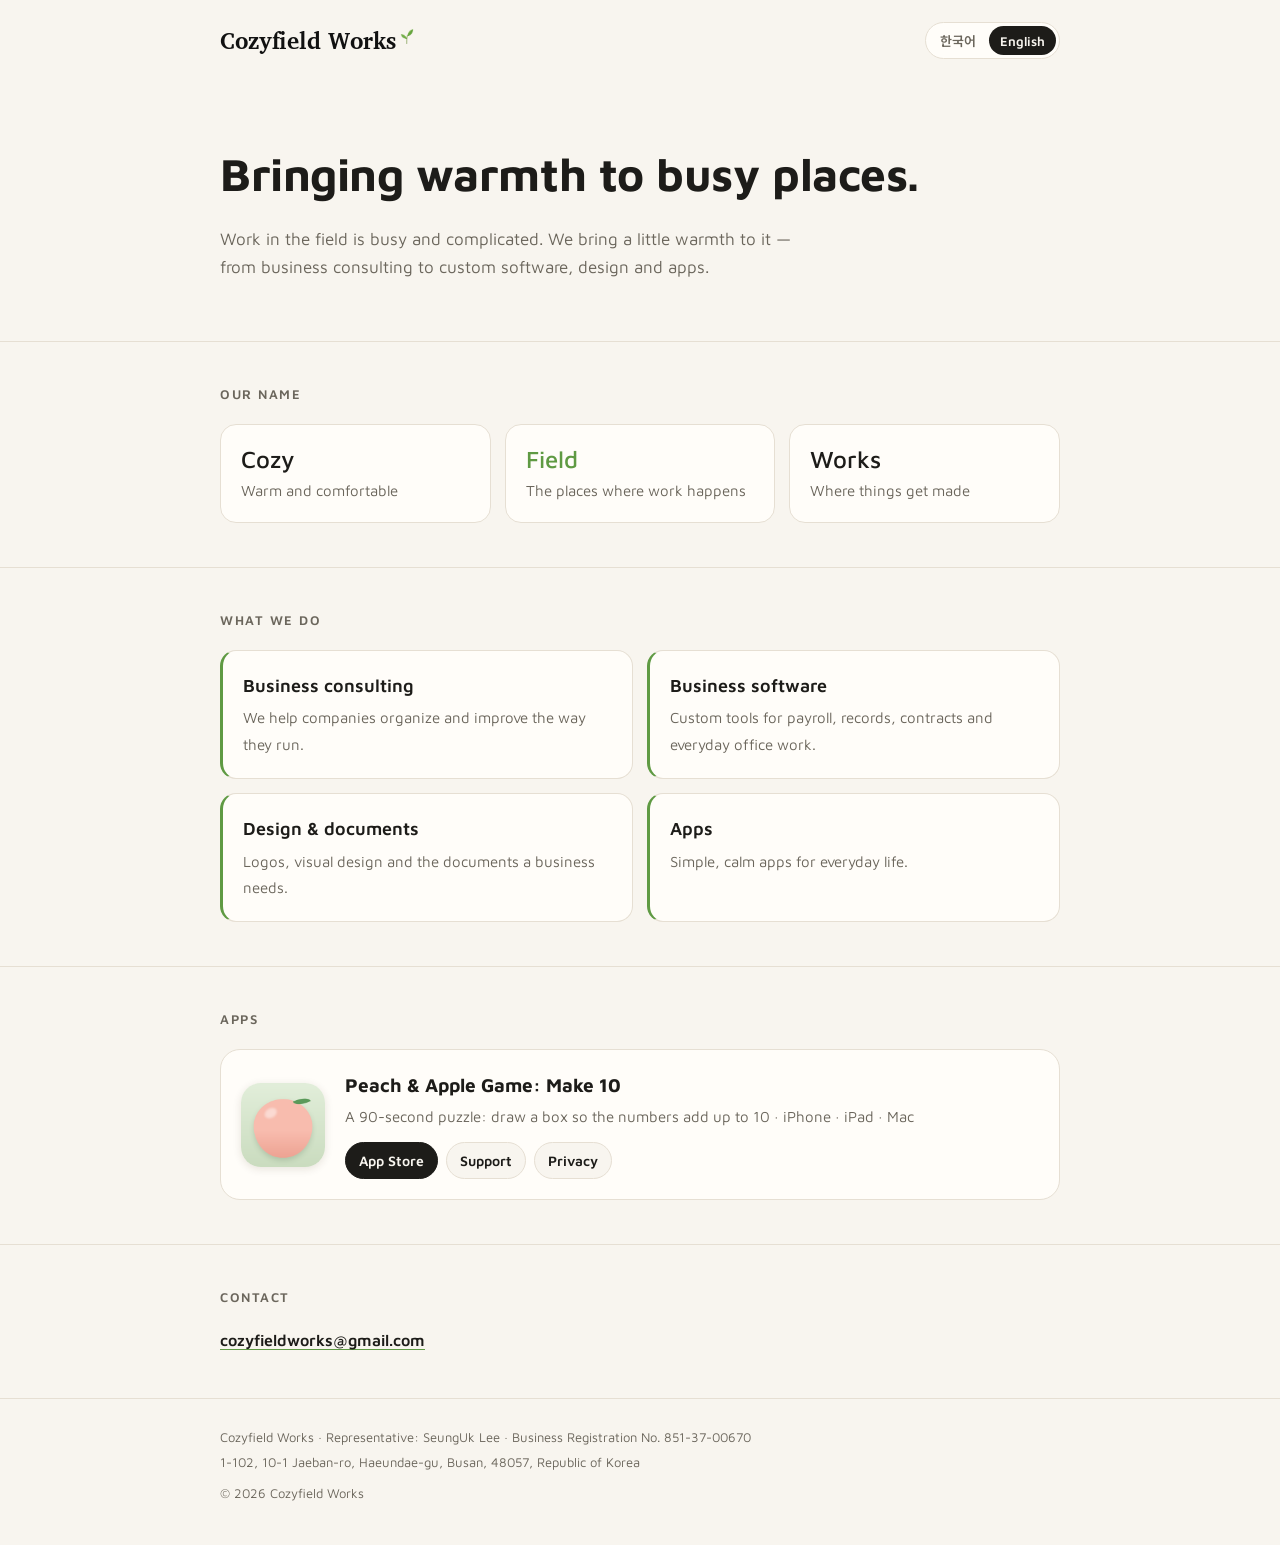
==== index.html @ aa2dde40 "회사 사이트 첫 공개 (구글 플레이 조직 계정 웹사이트 인증용) Co-Authored-By: Claude Opus 5.5 <noreply@anthropic.com>" ====
<!doctype html>
<html lang="ko">
<head>
<meta charset="utf-8">
<meta name="viewport" content="width=device-width, initial-scale=1, viewport-fit=cover">
<title>Cozyfield Works</title>
<meta name="description" content="Cozyfield Works(코지필드 웍스) — 바쁜 현장에 따뜻함을 더하는 회사. 경영 컨설팅, 업무 프로그램 제작, 디자인·문서, 앱.">
<link rel="icon" href="favicon.png">
<link rel="preconnect" href="https://fonts.googleapis.com">
<link rel="stylesheet" href="https://fonts.googleapis.com/css2?family=Maven+Pro:wght@400;500;600;700&family=Noto+Sans+KR:wght@400;500;700&family=Charis+SIL:wght@700&display=swap">
<style>
:root {
  --bg: #f8f5ef; --card: #fffdf9; --ink: #1d1c19; --muted: #6b665c; --line: #e6dfd3;
  --leaf: #5f9a43; --leaf-soft: #e9f0e1;
  --body: "Maven Pro", "Noto Sans KR", "Apple SD Gothic Neo", "Segoe UI", sans-serif; /* 영어 = Loop와 같은 Maven Pro, 한글 = Noto Sans KR */
  --logo: "Iowan Old Style", "Charis SIL", Georgia, serif; /* 로고 원본 글꼴(맥·아이폰), 다른 기기는 가장 비슷한 Charis SIL */
}
* { box-sizing: border-box; }
html, body { margin: 0; background: var(--bg); color: var(--ink); }
body { font-family: var(--body); line-height: 1.65; -webkit-font-smoothing: antialiased; word-break: keep-all; overflow-wrap: anywhere; }
.wrap { max-width: 880px; margin: 0 auto; padding-inline: max(20px, env(safe-area-inset-left, 0px)) max(20px, env(safe-area-inset-right, 0px)); }
header .wrap { display: flex; align-items: center; justify-content: space-between; gap: 16px; padding-block: 22px; }
.logo { display: flex; align-items: center; gap: 4px; font: 700 23px/1 var(--logo); color: #111; text-decoration: none; letter-spacing: -.005em; white-space: nowrap; }
.logo img { height: 27px; width: auto; display: block; margin-top: -6px; }
.lang { display: flex; gap: 2px; border: 1px solid var(--line); border-radius: 999px; padding: 3px; background: var(--card); }
.lang button { border: 0; background: none; font: 600 13px var(--body); color: var(--muted); padding: 5px 11px; border-radius: 999px; cursor: pointer; }
.lang button[aria-pressed="true"] { background: var(--ink); color: var(--bg); }

.hero { padding-block: 64px 60px; }
.hero h1 { font-weight: 700; font-size: clamp(30px, 6vw, 46px); line-height: 1.3; letter-spacing: -.01em; margin: 0; text-wrap: balance; }
.hero p { font-size: 17px; color: var(--muted); max-width: 34em; margin: 20px 0 0; }

section { padding-block: 44px; border-top: 1px solid var(--line); }
h2 { font: 600 13px var(--body); letter-spacing: .12em; text-transform: uppercase; color: var(--muted); margin: 0 0 22px; }

.words { display: grid; grid-template-columns: repeat(3, minmax(0, 1fr)); gap: 14px; }
.word { background: var(--card); border: 1px solid var(--line); border-radius: 16px; padding: 20px 20px 18px; }
.word b { display: block; font: 500 24px var(--body); margin-bottom: 4px; }
.word span { font-size: 15px; color: var(--muted); }
.word:nth-child(2) b { color: var(--leaf); }
.works { display: grid; grid-template-columns: repeat(2, minmax(0, 1fr)); gap: 14px; }
.work { background: var(--card); border: 1px solid var(--line); border-radius: 16px; padding: 20px; border-left: 3px solid var(--leaf); }
.work b { display: block; font-size: 18px; font-weight: 600; margin-bottom: 4px; }
.work span { font-size: 15px; color: var(--muted); }

.app { display: flex; gap: 20px; align-items: center; background: var(--card); border: 1px solid var(--line); border-radius: 20px; padding: 20px; }
.app img { width: 84px; height: 84px; border-radius: 20px; flex: none; box-shadow: 0 2px 8px rgba(60,40,20,.12); }
.app .t { min-width: 0; flex: 1; }
.app h3 { margin: 0; font-size: 19px; }
.app p { margin: 4px 0 12px; font-size: 15px; color: var(--muted); }
.links { display: flex; flex-wrap: wrap; gap: 8px; }
.links a { font-size: 14px; font-weight: 600; text-decoration: none; color: var(--ink); border: 1px solid var(--line); border-radius: 999px; padding: 6px 13px; background: var(--bg); }
.links a.main { background: var(--ink); color: var(--bg); border-color: var(--ink); }

.contact { font-size: 16px; }
.contact a { color: var(--ink); font-weight: 600; text-decoration-color: var(--leaf); text-underline-offset: 3px; }
footer { border-top: 1px solid var(--line); padding-block: 28px 40px; font-size: 13px; color: var(--muted); }
.biz p { margin: 0 0 4px; } .biz p:last-child { margin: 10px 0 0; }

@media (max-width: 620px) {
  .hero { padding-block: 48px 44px; }
  .words, .works { grid-template-columns: 1fr; }
  .app { align-items: flex-start; }
  .app img { width: 64px; height: 64px; border-radius: 15px; }
  .logo { font-size: 20px; } .logo img { height: 23px; }
}
</style>
</head>
<body>
<header><div class="wrap">
  <a class="logo" href="./">Cozyfield Works<img src="sprout.png" alt=""></a>
  <div class="lang" role="group" aria-label="Language">
    <button type="button" data-l="ko" aria-pressed="true">한국어</button>
    <button type="button" data-l="en" aria-pressed="false">English</button>
  </div>
</div></header>

<main>
  <div class="hero wrap">
    <h1 data-ko="바쁜 현장에 따뜻함을 더하는 회사" data-en="Bringing warmth to busy places.">바쁜 현장에 따뜻함을 더하는 회사</h1>
    <p data-ko="현장의 일은 복잡하고 바쁘지만, 그 속에서도 따뜻하게 만들어 나갑니다. 경영 컨설팅부터 업무 프로그램, 디자인, 앱까지 함께합니다." data-en="Work in the field is busy and complicated. We bring a little warmth to it — from business consulting to custom software, design and apps.">현장의 일은 복잡하고 바쁘지만, 그 속에서도 따뜻하게 만들어 나갑니다. 경영 컨설팅부터 업무 프로그램, 디자인, 앱까지 함께합니다.</p>
  </div>

  <section><div class="wrap">
    <h2 data-ko="이름의 뜻" data-en="Our name">이름의 뜻</h2>
    <div class="words">
      <div class="word"><b>Cozy</b><span data-ko="아늑하고 편안한" data-en="Warm and comfortable">아늑하고 편안한</span></div>
      <div class="word"><b>Field</b><span data-ko="일이 벌어지는 현장" data-en="The places where work happens">일이 벌어지는 현장</span></div>
      <div class="word"><b>Works</b><span data-ko="만들어 나가는 곳" data-en="Where things get made">만들어 나가는 곳</span></div>
    </div>
  </div></section>

  <section><div class="wrap">
    <h2 data-ko="하는 일" data-en="What we do">하는 일</h2>
    <div class="works">
      <div class="work"><b data-ko="경영 컨설팅" data-en="Business consulting">경영 컨설팅</b><span data-ko="회사의 운영과 관리 방식을 함께 정리하고 개선합니다." data-en="We help companies organize and improve the way they run.">회사의 운영과 관리 방식을 함께 정리하고 개선합니다.</span></div>
      <div class="work"><b data-ko="업무 프로그램 제작" data-en="Business software">업무 프로그램 제작</b><span data-ko="급여, 관리 대장, 계약처럼 회사 일에 꼭 맞춘 프로그램을 만듭니다." data-en="Custom tools for payroll, records, contracts and everyday office work.">급여, 관리 대장, 계약처럼 회사 일에 꼭 맞춘 프로그램을 만듭니다.</span></div>
      <div class="work"><b data-ko="디자인·문서" data-en="Design &amp; documents">디자인·문서</b><span data-ko="로고와 시각 디자인, 회사에 필요한 서류와 문서를 만듭니다." data-en="Logos, visual design and the documents a business needs.">로고와 시각 디자인, 회사에 필요한 서류와 문서를 만듭니다.</span></div>
      <div class="work"><b data-ko="앱" data-en="Apps">앱</b><span data-ko="일상에서 즐기는 간단하고 차분한 앱을 만듭니다." data-en="Simple, calm apps for everyday life.">일상에서 즐기는 간단하고 차분한 앱을 만듭니다.</span></div>
    </div>
  </div></section>

  <section><div class="wrap">
    <h2 data-ko="앱" data-en="Apps">앱</h2>
    <div class="app">
      <img src="peach_icon.png" alt="">
      <div class="t">
        <h3 data-ko="복숭아 게임" data-en="Peach &amp; Apple Game: Make 10">복숭아 게임</h3>
        <p data-ko="네모를 그려 숫자 합 10을 만드는 90초 퍼즐 게임 · 아이폰 · 아이패드 · 맥" data-en="A 90-second puzzle: draw a box so the numbers add up to 10 · iPhone · iPad · Mac">네모를 그려 숫자 합 10을 만드는 90초 퍼즐 게임 · 아이폰 · 아이패드 · 맥</p>
        <div class="links">
          <a class="main" href="https://apps.apple.com/app/id6829177872" target="_blank" rel="noopener">App Store</a>
          <a href="https://cozyfieldworks.github.io/peach-app/support.html" data-ko="문의" data-en="Support" data-href-en="https://cozyfieldworks.github.io/peach-app/support_en.html">문의</a>
          <a href="https://cozyfieldworks.github.io/peach-app/privacy.html" data-ko="개인정보 처리방침" data-en="Privacy" data-href-en="https://cozyfieldworks.github.io/peach-app/privacy_en.html">개인정보 처리방침</a>
        </div>
      </div>
    </div>
  </div></section>

  <section><div class="wrap contact">
    <h2 data-ko="연락처" data-en="Contact">연락처</h2>
    <a href="mailto:cozyfieldworks@gmail.com">cozyfieldworks@gmail.com</a>
  </div></section>
</main>

<footer><div class="wrap biz">
  <p data-ko="상호 코지필드 웍스(Cozyfield Works) · 대표 이승욱 · 사업자등록번호 851-37-00670" data-en="Cozyfield Works · Representative: SeungUk Lee · Business Registration No. 851-37-00670">상호 코지필드 웍스(Cozyfield Works) · 대표 이승욱 · 사업자등록번호 851-37-00670</p>
  <p data-ko="부산광역시 해운대구 재반로 10-1, 1동 1층 102호(재송동, 삼화아파트)" data-en="1-102, 10-1 Jaeban-ro, Haeundae-gu, Busan, 48057, Republic of Korea">부산광역시 해운대구 재반로 10-1, 1동 1층 102호(재송동, 삼화아파트)</p>
  <p>© 2026 Cozyfield Works</p>
</div></footer>

<script>
(function () {
  var btns = document.querySelectorAll('.lang button');
  function setLang(l) {
    document.documentElement.lang = l;
    document.querySelectorAll('[data-ko]').forEach(function (el) {
      el.innerHTML = el.getAttribute('data-' + l);
      if (el.hasAttribute('data-href-en')) {
        if (!el.dataset.hrefKo) el.dataset.hrefKo = el.getAttribute('href');
        el.setAttribute('href', l === 'en' ? el.getAttribute('data-href-en') : el.dataset.hrefKo);
      }
    });
    btns.forEach(function (b) { b.setAttribute('aria-pressed', b.dataset.l === l ? 'true' : 'false'); });
    try { localStorage.setItem('cw-lang', l); } catch (e) {}
  }
  btns.forEach(function (b) { b.addEventListener('click', function () { setLang(b.dataset.l); }); });
  var q = new URLSearchParams(location.search).get('lang');
  var saved = (q === 'en' || q === 'ko') ? q : null; if (!saved) try { saved = localStorage.getItem('cw-lang'); } catch (e) {}
  var l = saved || ((navigator.language || 'ko').toLowerCase().indexOf('ko') === 0 ? 'ko' : 'en');
  if (l !== 'ko') setLang(l);
})();
</script>
</body>
</html>
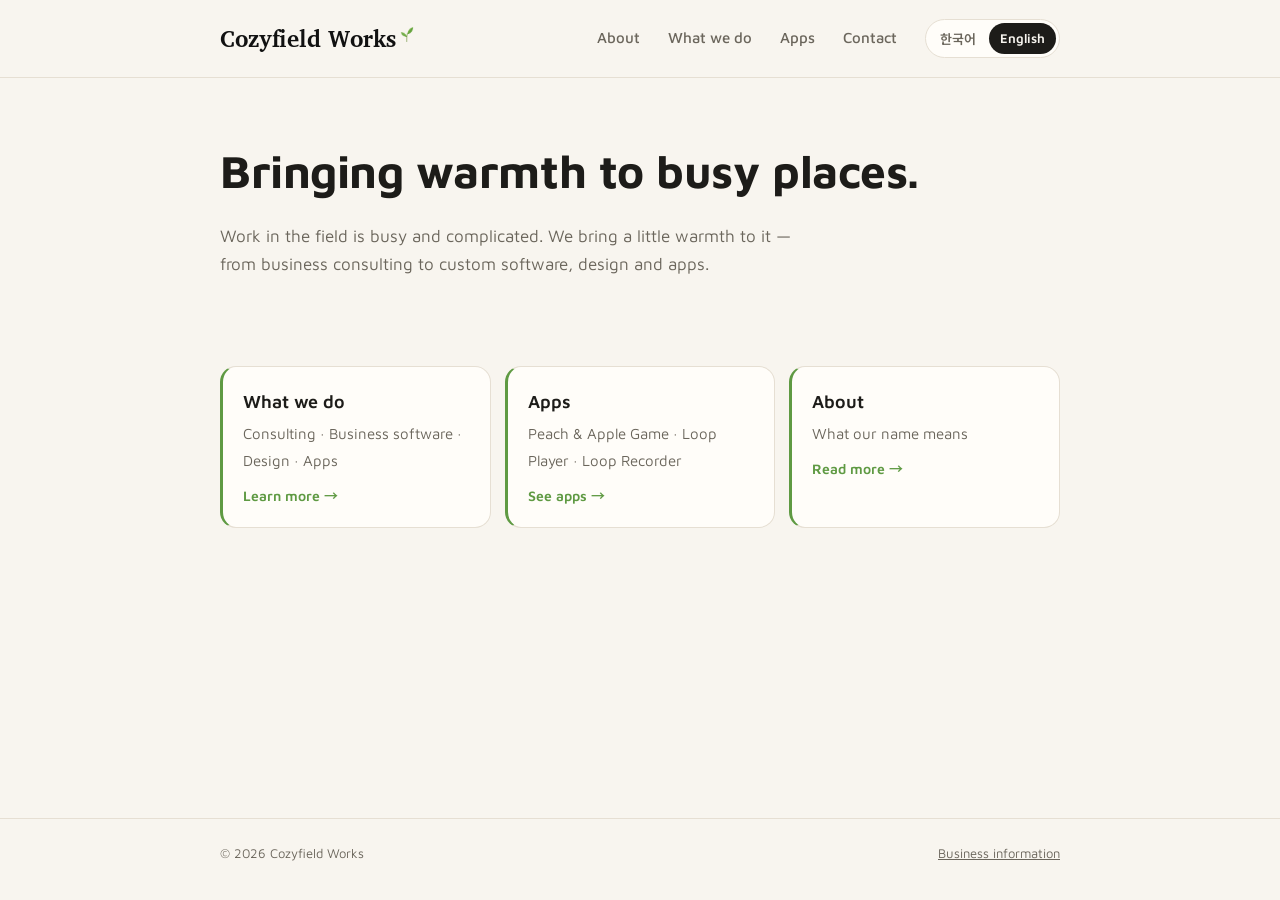
==== commit 5c4d7b0e: "회사 사이트 페이지 나눔: 홈·회사 소개·하는 일·앱(세 앱·복숭아 웹)·연락처 Co-Authored-By: Claude Opus 5.5 <noreply@anthropic.com>" ====
--- a/index.html
+++ b/index.html
@@ -8,67 +8,12 @@
 <link rel="icon" href="favicon.png">
 <link rel="preconnect" href="https://fonts.googleapis.com">
 <link rel="stylesheet" href="https://fonts.googleapis.com/css2?family=Maven+Pro:wght@400;500;600;700&family=Noto+Sans+KR:wght@400;500;700&family=Charis+SIL:wght@700&display=swap">
-<style>
-:root {
-  --bg: #f8f5ef; --card: #fffdf9; --ink: #1d1c19; --muted: #6b665c; --line: #e6dfd3;
-  --leaf: #5f9a43; --leaf-soft: #e9f0e1;
-  --body: "Maven Pro", "Noto Sans KR", "Apple SD Gothic Neo", "Segoe UI", sans-serif; /* 영어 = Loop와 같은 Maven Pro, 한글 = Noto Sans KR */
-  --logo: "Iowan Old Style", "Charis SIL", Georgia, serif; /* 로고 원본 글꼴(맥·아이폰), 다른 기기는 가장 비슷한 Charis SIL */
-}
-* { box-sizing: border-box; }
-html, body { margin: 0; background: var(--bg); color: var(--ink); }
-body { font-family: var(--body); line-height: 1.65; -webkit-font-smoothing: antialiased; word-break: keep-all; overflow-wrap: anywhere; }
-.wrap { max-width: 880px; margin: 0 auto; padding-inline: max(20px, env(safe-area-inset-left, 0px)) max(20px, env(safe-area-inset-right, 0px)); }
-header .wrap { display: flex; align-items: center; justify-content: space-between; gap: 16px; padding-block: 22px; }
-.logo { display: flex; align-items: center; gap: 4px; font: 700 23px/1 var(--logo); color: #111; text-decoration: none; letter-spacing: -.005em; white-space: nowrap; }
-.logo img { height: 27px; width: auto; display: block; margin-top: -6px; }
-.lang { display: flex; gap: 2px; border: 1px solid var(--line); border-radius: 999px; padding: 3px; background: var(--card); }
-.lang button { border: 0; background: none; font: 600 13px var(--body); color: var(--muted); padding: 5px 11px; border-radius: 999px; cursor: pointer; }
-.lang button[aria-pressed="true"] { background: var(--ink); color: var(--bg); }
-
-.hero { padding-block: 64px 60px; }
-.hero h1 { font-weight: 700; font-size: clamp(30px, 6vw, 46px); line-height: 1.3; letter-spacing: -.01em; margin: 0; text-wrap: balance; }
-.hero p { font-size: 17px; color: var(--muted); max-width: 34em; margin: 20px 0 0; }
-
-section { padding-block: 44px; border-top: 1px solid var(--line); }
-h2 { font: 600 13px var(--body); letter-spacing: .12em; text-transform: uppercase; color: var(--muted); margin: 0 0 22px; }
-
-.words { display: grid; grid-template-columns: repeat(3, minmax(0, 1fr)); gap: 14px; }
-.word { background: var(--card); border: 1px solid var(--line); border-radius: 16px; padding: 20px 20px 18px; }
-.word b { display: block; font: 500 24px var(--body); margin-bottom: 4px; }
-.word span { font-size: 15px; color: var(--muted); }
-.word:nth-child(2) b { color: var(--leaf); }
-.works { display: grid; grid-template-columns: repeat(2, minmax(0, 1fr)); gap: 14px; }
-.work { background: var(--card); border: 1px solid var(--line); border-radius: 16px; padding: 20px; border-left: 3px solid var(--leaf); }
-.work b { display: block; font-size: 18px; font-weight: 600; margin-bottom: 4px; }
-.work span { font-size: 15px; color: var(--muted); }
-
-.app { display: flex; gap: 20px; align-items: center; background: var(--card); border: 1px solid var(--line); border-radius: 20px; padding: 20px; }
-.app img { width: 84px; height: 84px; border-radius: 20px; flex: none; box-shadow: 0 2px 8px rgba(60,40,20,.12); }
-.app .t { min-width: 0; flex: 1; }
-.app h3 { margin: 0; font-size: 19px; }
-.app p { margin: 4px 0 12px; font-size: 15px; color: var(--muted); }
-.links { display: flex; flex-wrap: wrap; gap: 8px; }
-.links a { font-size: 14px; font-weight: 600; text-decoration: none; color: var(--ink); border: 1px solid var(--line); border-radius: 999px; padding: 6px 13px; background: var(--bg); }
-.links a.main { background: var(--ink); color: var(--bg); border-color: var(--ink); }
-
-.contact { font-size: 16px; }
-.contact a { color: var(--ink); font-weight: 600; text-decoration-color: var(--leaf); text-underline-offset: 3px; }
-footer { border-top: 1px solid var(--line); padding-block: 28px 40px; font-size: 13px; color: var(--muted); }
-.biz p { margin: 0 0 4px; } .biz p:last-child { margin: 10px 0 0; }
-
-@media (max-width: 620px) {
-  .hero { padding-block: 48px 44px; }
-  .words, .works { grid-template-columns: 1fr; }
-  .app { align-items: flex-start; }
-  .app img { width: 64px; height: 64px; border-radius: 15px; }
-  .logo { font-size: 20px; } .logo img { height: 23px; }
-}
-</style>
+<link rel="stylesheet" href="style.css">
 </head>
 <body>
 <header><div class="wrap">
   <a class="logo" href="./">Cozyfield Works<img src="sprout.png" alt=""></a>
+  <nav aria-label="Menu"><a href="about.html" data-ko="회사 소개" data-en="About">회사 소개</a><a href="work.html" data-ko="하는 일" data-en="What we do">하는 일</a><a href="apps.html" data-ko="앱" data-en="Apps">앱</a><a href="contact.html" data-ko="연락처" data-en="Contact">연락처</a></nav>
   <div class="lang" role="group" aria-label="Language">
     <button type="button" data-l="ko" aria-pressed="true">한국어</button>
     <button type="button" data-l="en" aria-pressed="false">English</button>
@@ -76,79 +21,23 @@
 </div></header>
 
 <main>
-  <div class="hero wrap">
-    <h1 data-ko="바쁜 현장에 따뜻함을 더하는 회사" data-en="Bringing warmth to busy places.">바쁜 현장에 따뜻함을 더하는 회사</h1>
-    <p data-ko="현장의 일은 복잡하고 바쁘지만, 그 속에서도 따뜻하게 만들어 나갑니다. 경영 컨설팅부터 업무 프로그램, 디자인, 앱까지 함께합니다." data-en="Work in the field is busy and complicated. We bring a little warmth to it — from business consulting to custom software, design and apps.">현장의 일은 복잡하고 바쁘지만, 그 속에서도 따뜻하게 만들어 나갑니다. 경영 컨설팅부터 업무 프로그램, 디자인, 앱까지 함께합니다.</p>
+<div class="hero wrap">
+  <h1 data-ko="바쁜 현장에 따뜻함을 더하는 회사" data-en="Bringing warmth to busy places.">바쁜 현장에 따뜻함을 더하는 회사</h1>
+  <p data-ko="현장의 일은 복잡하고 바쁘지만, 그 속에서도 따뜻하게 만들어 나갑니다. 경영 컨설팅부터 업무 프로그램, 디자인, 앱까지 함께합니다." data-en="Work in the field is busy and complicated. We bring a little warmth to it — from business consulting to custom software, design and apps.">현장의 일은 복잡하고 바쁘지만, 그 속에서도 따뜻하게 만들어 나갑니다. 경영 컨설팅부터 업무 프로그램, 디자인, 앱까지 함께합니다.</p>
+</div>
+<section><div class="wrap">
+  <div class="go">
+    <a href="work.html"><b data-ko="하는 일" data-en="What we do">하는 일</b><span data-ko="경영 컨설팅 · 업무 프로그램 · 디자인·문서 · 앱" data-en="Consulting · Business software · Design · Apps">경영 컨설팅 · 업무 프로그램 · 디자인·문서 · 앱</span><i data-ko="자세히 보기 →" data-en="Learn more →">자세히 보기 →</i></a>
+    <a href="apps.html"><b data-ko="앱" data-en="Apps">앱</b><span data-ko="복숭아 게임 · Loop Player · Loop Recorder" data-en="Peach &amp; Apple Game · Loop Player · Loop Recorder">복숭아 게임 · Loop Player · Loop Recorder</span><i data-ko="앱 보기 →" data-en="See apps →">앱 보기 →</i></a>
+    <a href="about.html"><b data-ko="회사 소개" data-en="About">회사 소개</b><span data-ko="Cozyfield Works라는 이름에 담은 뜻" data-en="What our name means">Cozyfield Works라는 이름에 담은 뜻</span><i data-ko="읽어 보기 →" data-en="Read more →">읽어 보기 →</i></a>
   </div>
-
-  <section><div class="wrap">
-    <h2 data-ko="이름의 뜻" data-en="Our name">이름의 뜻</h2>
-    <div class="words">
-      <div class="word"><b>Cozy</b><span data-ko="아늑하고 편안한" data-en="Warm and comfortable">아늑하고 편안한</span></div>
-      <div class="word"><b>Field</b><span data-ko="일이 벌어지는 현장" data-en="The places where work happens">일이 벌어지는 현장</span></div>
-      <div class="word"><b>Works</b><span data-ko="만들어 나가는 곳" data-en="Where things get made">만들어 나가는 곳</span></div>
-    </div>
-  </div></section>
-
-  <section><div class="wrap">
-    <h2 data-ko="하는 일" data-en="What we do">하는 일</h2>
-    <div class="works">
-      <div class="work"><b data-ko="경영 컨설팅" data-en="Business consulting">경영 컨설팅</b><span data-ko="회사의 운영과 관리 방식을 함께 정리하고 개선합니다." data-en="We help companies organize and improve the way they run.">회사의 운영과 관리 방식을 함께 정리하고 개선합니다.</span></div>
-      <div class="work"><b data-ko="업무 프로그램 제작" data-en="Business software">업무 프로그램 제작</b><span data-ko="급여, 관리 대장, 계약처럼 회사 일에 꼭 맞춘 프로그램을 만듭니다." data-en="Custom tools for payroll, records, contracts and everyday office work.">급여, 관리 대장, 계약처럼 회사 일에 꼭 맞춘 프로그램을 만듭니다.</span></div>
-      <div class="work"><b data-ko="디자인·문서" data-en="Design &amp; documents">디자인·문서</b><span data-ko="로고와 시각 디자인, 회사에 필요한 서류와 문서를 만듭니다." data-en="Logos, visual design and the documents a business needs.">로고와 시각 디자인, 회사에 필요한 서류와 문서를 만듭니다.</span></div>
-      <div class="work"><b data-ko="앱" data-en="Apps">앱</b><span data-ko="일상에서 즐기는 간단하고 차분한 앱을 만듭니다." data-en="Simple, calm apps for everyday life.">일상에서 즐기는 간단하고 차분한 앱을 만듭니다.</span></div>
-    </div>
-  </div></section>
-
-  <section><div class="wrap">
-    <h2 data-ko="앱" data-en="Apps">앱</h2>
-    <div class="app">
-      <img src="peach_icon.png" alt="">
-      <div class="t">
-        <h3 data-ko="복숭아 게임" data-en="Peach &amp; Apple Game: Make 10">복숭아 게임</h3>
-        <p data-ko="네모를 그려 숫자 합 10을 만드는 90초 퍼즐 게임 · 아이폰 · 아이패드 · 맥" data-en="A 90-second puzzle: draw a box so the numbers add up to 10 · iPhone · iPad · Mac">네모를 그려 숫자 합 10을 만드는 90초 퍼즐 게임 · 아이폰 · 아이패드 · 맥</p>
-        <div class="links">
-          <a class="main" href="https://apps.apple.com/app/id6829177872" target="_blank" rel="noopener">App Store</a>
-          <a href="https://cozyfieldworks.github.io/peach-app/support.html" data-ko="문의" data-en="Support" data-href-en="https://cozyfieldworks.github.io/peach-app/support_en.html">문의</a>
-          <a href="https://cozyfieldworks.github.io/peach-app/privacy.html" data-ko="개인정보 처리방침" data-en="Privacy" data-href-en="https://cozyfieldworks.github.io/peach-app/privacy_en.html">개인정보 처리방침</a>
-        </div>
-      </div>
-    </div>
-  </div></section>
-
-  <section><div class="wrap contact">
-    <h2 data-ko="연락처" data-en="Contact">연락처</h2>
-    <a href="mailto:cozyfieldworks@gmail.com">cozyfieldworks@gmail.com</a>
-  </div></section>
+</div></section>
 </main>
 
-<footer><div class="wrap biz">
-  <p data-ko="상호 코지필드 웍스(Cozyfield Works) · 대표 이승욱 · 사업자등록번호 851-37-00670" data-en="Cozyfield Works · Representative: SeungUk Lee · Business Registration No. 851-37-00670">상호 코지필드 웍스(Cozyfield Works) · 대표 이승욱 · 사업자등록번호 851-37-00670</p>
-  <p data-ko="부산광역시 해운대구 재반로 10-1, 1동 1층 102호(재송동, 삼화아파트)" data-en="1-102, 10-1 Jaeban-ro, Haeundae-gu, Busan, 48057, Republic of Korea">부산광역시 해운대구 재반로 10-1, 1동 1층 102호(재송동, 삼화아파트)</p>
-  <p>© 2026 Cozyfield Works</p>
+<footer><div class="wrap">
+  <span>© 2026 Cozyfield Works</span>
+  <a href="contact.html" data-ko="사업자 정보" data-en="Business information">사업자 정보</a>
 </div></footer>
-
-<script>
-(function () {
-  var btns = document.querySelectorAll('.lang button');
-  function setLang(l) {
-    document.documentElement.lang = l;
-    document.querySelectorAll('[data-ko]').forEach(function (el) {
-      el.innerHTML = el.getAttribute('data-' + l);
-      if (el.hasAttribute('data-href-en')) {
-        if (!el.dataset.hrefKo) el.dataset.hrefKo = el.getAttribute('href');
-        el.setAttribute('href', l === 'en' ? el.getAttribute('data-href-en') : el.dataset.hrefKo);
-      }
-    });
-    btns.forEach(function (b) { b.setAttribute('aria-pressed', b.dataset.l === l ? 'true' : 'false'); });
-    try { localStorage.setItem('cw-lang', l); } catch (e) {}
-  }
-  btns.forEach(function (b) { b.addEventListener('click', function () { setLang(b.dataset.l); }); });
-  var q = new URLSearchParams(location.search).get('lang');
-  var saved = (q === 'en' || q === 'ko') ? q : null; if (!saved) try { saved = localStorage.getItem('cw-lang'); } catch (e) {}
-  var l = saved || ((navigator.language || 'ko').toLowerCase().indexOf('ko') === 0 ? 'ko' : 'en');
-  if (l !== 'ko') setLang(l);
-})();
-</script>
+<script src="lang.js"></script>
 </body>
 </html>
--- a/style.css
+++ b/style.css
@@ -0,0 +1,91 @@
+:root {
+  --bg: #f8f5ef; --card: #fffdf9; --ink: #1d1c19; --muted: #6b665c; --line: #e6dfd3;
+  --leaf: #5f9a43; --leaf-soft: #e9f0e1;
+  --body: "Maven Pro", "Noto Sans KR", "Apple SD Gothic Neo", "Segoe UI", sans-serif;
+  --logo: "Iowan Old Style", "Charis SIL", Georgia, serif;
+}
+* { box-sizing: border-box; }
+html, body { margin: 0; background: var(--bg); color: var(--ink); }
+body { font-family: var(--body); line-height: 1.65; -webkit-font-smoothing: antialiased; word-break: keep-all; overflow-wrap: anywhere; min-height: 100vh; display: flex; flex-direction: column; }
+main { flex: 1; }
+.wrap { max-width: 880px; margin: 0 auto; padding-inline: max(20px, env(safe-area-inset-left, 0px)) max(20px, env(safe-area-inset-right, 0px)); }
+
+header { border-bottom: 1px solid var(--line); }
+header .wrap { display: flex; align-items: center; gap: 16px; padding-block: 18px; flex-wrap: wrap; }
+.logo { display: flex; align-items: center; gap: 4px; font: 700 23px/1 var(--logo); color: #111; text-decoration: none; letter-spacing: -.005em; white-space: nowrap; }
+.logo img { height: 27px; width: auto; display: block; margin-top: -6px; }
+nav { display: flex; gap: 4px; margin-left: auto; }
+nav a { font-size: 15px; font-weight: 500; color: var(--muted); text-decoration: none; padding: 8px 12px; border-radius: 999px; min-height: 40px; display: inline-flex; align-items: center; }
+nav a:hover { color: var(--ink); }
+nav a[aria-current="page"] { color: var(--ink); background: var(--leaf-soft); font-weight: 600; }
+.lang { display: flex; gap: 2px; border: 1px solid var(--line); border-radius: 999px; padding: 3px; background: var(--card); }
+.lang button { border: 0; background: none; font: 600 13px var(--body); color: var(--muted); padding: 6px 11px; border-radius: 999px; cursor: pointer; }
+.lang button[aria-pressed="true"] { background: var(--ink); color: var(--bg); }
+
+.hero { padding-block: 64px 52px; }
+.hero h1 { font-weight: 700; font-size: clamp(30px, 6vw, 46px); line-height: 1.3; letter-spacing: -.01em; margin: 0; text-wrap: balance; }
+.hero p { font-size: 17px; color: var(--muted); max-width: 34em; margin: 20px 0 0; }
+.page-title { padding-block: 48px 8px; }
+.page-title h1 { font-size: clamp(26px, 5vw, 36px); margin: 0; letter-spacing: -.01em; }
+.page-title p { color: var(--muted); margin: 10px 0 0; font-size: 16px; }
+
+section { padding-block: 36px; }
+section + section { border-top: 1px solid var(--line); }
+h2 { font: 600 13px var(--body); letter-spacing: .12em; text-transform: uppercase; color: var(--muted); margin: 0 0 20px; }
+
+.go { display: grid; grid-template-columns: repeat(3, minmax(0, 1fr)); gap: 14px; }
+.go a { display: block; background: var(--card); border: 1px solid var(--line); border-radius: 16px; padding: 20px; text-decoration: none; color: var(--ink); border-left: 3px solid var(--leaf); }
+.go a:hover { border-color: var(--leaf); }
+.go b { display: block; font-size: 18px; font-weight: 600; margin-bottom: 4px; }
+.go span { font-size: 15px; color: var(--muted); }
+.go i { font-style: normal; color: var(--leaf); font-weight: 600; font-size: 14px; display: block; margin-top: 10px; }
+
+.words { display: grid; grid-template-columns: repeat(3, minmax(0, 1fr)); gap: 14px; }
+.word { background: var(--card); border: 1px solid var(--line); border-radius: 16px; padding: 20px 20px 18px; }
+.word b { display: block; font: 500 24px var(--body); margin-bottom: 4px; }
+.word span { font-size: 15px; color: var(--muted); }
+.word:nth-child(2) b { color: var(--leaf); }
+.lead { font-size: 17px; max-width: 36em; margin: 0; }
+
+.works { display: grid; grid-template-columns: repeat(2, minmax(0, 1fr)); gap: 14px; }
+.work { background: var(--card); border: 1px solid var(--line); border-radius: 16px; padding: 22px; border-left: 3px solid var(--leaf); }
+.work b { display: block; font-size: 19px; font-weight: 600; margin-bottom: 6px; }
+.work p { font-size: 15px; color: var(--muted); margin: 0 0 10px; }
+.work ul { margin: 0; padding-left: 18px; font-size: 15px; }
+.work li { margin: 2px 0; }
+
+.apps { display: grid; gap: 14px; }
+.app { display: flex; gap: 20px; align-items: flex-start; background: var(--card); border: 1px solid var(--line); border-radius: 20px; padding: 22px; }
+.app img { width: 84px; height: 84px; border-radius: 20px; flex: none; box-shadow: 0 2px 8px rgba(60,40,20,.12); }
+.app .t { min-width: 0; flex: 1; }
+.app h3 { margin: 0; font-size: 19px; }
+.app .dev { font-size: 13px; color: var(--leaf); font-weight: 600; margin: 2px 0 0; }
+.app p { margin: 6px 0 14px; font-size: 15px; color: var(--muted); }
+.links { display: flex; flex-wrap: wrap; gap: 8px; }
+.links a { font-size: 14px; font-weight: 600; text-decoration: none; color: var(--ink); border: 1px solid var(--line); border-radius: 999px; padding: 0 14px; min-height: 40px; display: inline-flex; align-items: center; background: var(--bg); }
+.links a.main { background: var(--ink); color: var(--bg); border-color: var(--ink); }
+.links a.web { background: var(--leaf); color: #fff; border-color: var(--leaf); }
+
+.contact-mail { font-size: 20px; font-weight: 600; color: var(--ink); text-decoration-color: var(--leaf); text-underline-offset: 4px; }
+.biz { background: var(--card); border: 1px solid var(--line); border-radius: 16px; padding: 20px 22px; margin: 0; display: grid; grid-template-columns: max-content 1fr; gap: 8px 20px; font-size: 15px; }
+.biz dt { color: var(--muted); }
+.biz dd { margin: 0; }
+
+footer { border-top: 1px solid var(--line); padding-block: 24px 36px; font-size: 13px; color: var(--muted); margin-top: 24px; }
+footer .wrap { display: flex; flex-wrap: wrap; gap: 6px 16px; justify-content: space-between; }
+footer a { color: var(--muted); }
+
+@media (max-width: 680px) {
+  header .wrap { padding-block: 14px 8px; gap: 10px; }
+  .lang { margin-left: auto; }
+  nav { order: 3; width: 100%; margin: 0 -12px; overflow-x: auto; scrollbar-width: none; }
+  nav::-webkit-scrollbar { display: none; }
+  nav a { flex: none; }
+  .hero { padding-block: 44px 36px; }
+  .go, .words, .works { grid-template-columns: 1fr; }
+  .app { gap: 14px; padding: 18px; }
+  .app img { width: 64px; height: 64px; border-radius: 15px; }
+  .logo { font-size: 20px; } .logo img { height: 23px; }
+  .biz { grid-template-columns: 1fr; gap: 2px; }
+  .biz dd { margin-bottom: 10px; }
+}
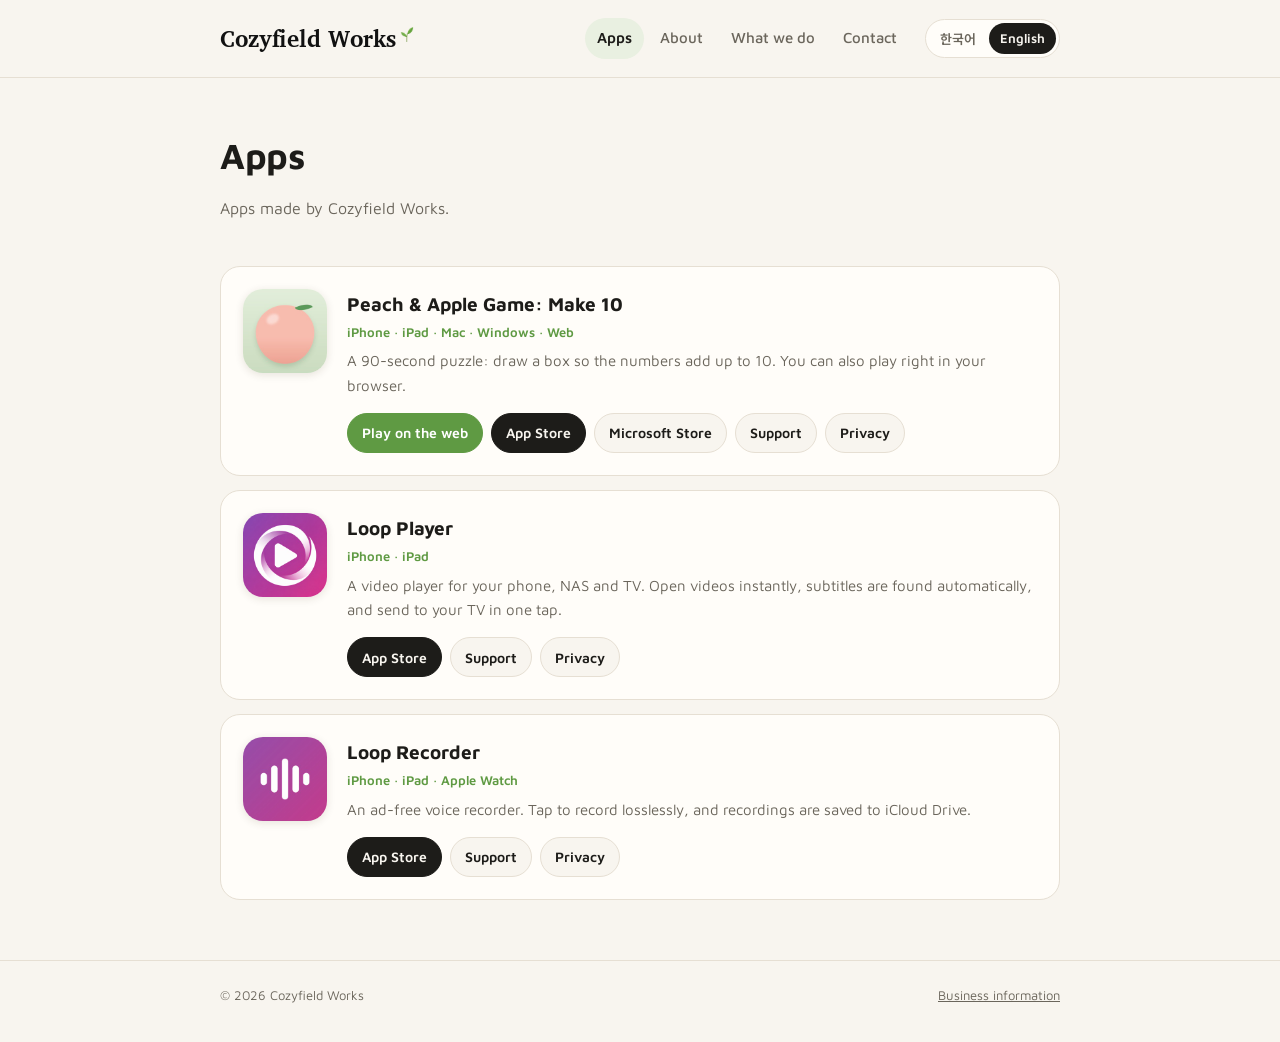
==== commit e9f0f9e4: "첫 페이지를 앱 목록으로, 메뉴 첫 칸 앱 (옛 apps.html은 첫 페이지로 넘김) Co-Authored-By: Claude Opus 5.5 <noreply@anthropic." ====
--- a/index.html
+++ b/index.html
@@ -13,7 +13,7 @@
 <body>
 <header><div class="wrap">
   <a class="logo" href="./">Cozyfield Works<img src="sprout.png" alt=""></a>
-  <nav aria-label="Menu"><a href="about.html" data-ko="회사 소개" data-en="About">회사 소개</a><a href="work.html" data-ko="하는 일" data-en="What we do">하는 일</a><a href="apps.html" data-ko="앱" data-en="Apps">앱</a><a href="contact.html" data-ko="연락처" data-en="Contact">연락처</a></nav>
+  <nav aria-label="Menu"><a href="./" aria-current="page" data-ko="앱" data-en="Apps">앱</a><a href="about.html" data-ko="회사 소개" data-en="About">회사 소개</a><a href="work.html" data-ko="하는 일" data-en="What we do">하는 일</a><a href="contact.html" data-ko="연락처" data-en="Contact">연락처</a></nav>
   <div class="lang" role="group" aria-label="Language">
     <button type="button" data-l="ko" aria-pressed="true">한국어</button>
     <button type="button" data-l="en" aria-pressed="false">English</button>
@@ -21,15 +21,39 @@
 </div></header>
 
 <main>
-<div class="hero wrap">
-  <h1 data-ko="바쁜 현장에 따뜻함을 더하는 회사" data-en="Bringing warmth to busy places.">바쁜 현장에 따뜻함을 더하는 회사</h1>
-  <p data-ko="현장의 일은 복잡하고 바쁘지만, 그 속에서도 따뜻하게 만들어 나갑니다. 경영 컨설팅부터 업무 프로그램, 디자인, 앱까지 함께합니다." data-en="Work in the field is busy and complicated. We bring a little warmth to it — from business consulting to custom software, design and apps.">현장의 일은 복잡하고 바쁘지만, 그 속에서도 따뜻하게 만들어 나갑니다. 경영 컨설팅부터 업무 프로그램, 디자인, 앱까지 함께합니다.</p>
+<div class="page-title wrap">
+  <h1 data-ko="앱" data-en="Apps">앱</h1>
+  <p data-ko="Cozyfield Works가 만든 앱이에요." data-en="Apps made by Cozyfield Works.">Cozyfield Works가 만든 앱이에요.</p>
 </div>
 <section><div class="wrap">
-  <div class="go">
-    <a href="work.html"><b data-ko="하는 일" data-en="What we do">하는 일</b><span data-ko="경영 컨설팅 · 업무 프로그램 · 디자인·문서 · 앱" data-en="Consulting · Business software · Design · Apps">경영 컨설팅 · 업무 프로그램 · 디자인·문서 · 앱</span><i data-ko="자세히 보기 →" data-en="Learn more →">자세히 보기 →</i></a>
-    <a href="apps.html"><b data-ko="앱" data-en="Apps">앱</b><span data-ko="복숭아 게임 · Loop Player · Loop Recorder" data-en="Peach &amp; Apple Game · Loop Player · Loop Recorder">복숭아 게임 · Loop Player · Loop Recorder</span><i data-ko="앱 보기 →" data-en="See apps →">앱 보기 →</i></a>
-    <a href="about.html"><b data-ko="회사 소개" data-en="About">회사 소개</b><span data-ko="Cozyfield Works라는 이름에 담은 뜻" data-en="What our name means">Cozyfield Works라는 이름에 담은 뜻</span><i data-ko="읽어 보기 →" data-en="Read more →">읽어 보기 →</i></a>
+  <div class="apps">
+    <div class="app">
+      <img src="icon_peach.jpg" alt="">
+      <div class="t">
+        <h3 data-ko="복숭아 게임" data-en="Peach &amp; Apple Game: Make 10">복숭아 게임</h3>
+        <p class="dev" data-ko="아이폰 · 아이패드 · 맥 · 윈도우 · 웹" data-en="iPhone · iPad · Mac · Windows · Web">아이폰 · 아이패드 · 맥 · 윈도우 · 웹</p>
+        <p data-ko="네모를 그려 숫자 합 10을 만드는 90초 퍼즐 게임. 앱을 깔지 않아도 웹에서 바로 할 수 있어요." data-en="A 90-second puzzle: draw a box so the numbers add up to 10. You can also play right in your browser.">네모를 그려 숫자 합 10을 만드는 90초 퍼즐 게임. 앱을 깔지 않아도 웹에서 바로 할 수 있어요.</p>
+        <div class="links"><a class="web" href="https://macmini.taild64467.ts.net:10000/peach/" target="_blank" rel="noopener" data-ko="웹에서 바로 하기" data-en="Play on the web">웹에서 바로 하기</a><a class="main" href="https://apps.apple.com/app/id6829177872" target="_blank" rel="noopener" data-ko="App Store" data-en="App Store">App Store</a><a href="https://apps.microsoft.com/detail/9NF2WXRFMDR0" target="_blank" rel="noopener" data-ko="Microsoft Store" data-en="Microsoft Store">Microsoft Store</a><a href="https://cozyfieldworks.github.io/peach-app/support.html" data-href-en="https://cozyfieldworks.github.io/peach-app/support_en.html" target="_blank" rel="noopener" data-ko="문의" data-en="Support">문의</a><a href="https://cozyfieldworks.github.io/peach-app/privacy.html" data-href-en="https://cozyfieldworks.github.io/peach-app/privacy_en.html" target="_blank" rel="noopener" data-ko="개인정보 처리방침" data-en="Privacy">개인정보 처리방침</a></div>
+      </div>
+    </div>
+    <div class="app">
+      <img src="icon_loopplayer.jpg" alt="">
+      <div class="t">
+        <h3 data-ko="Loop Player" data-en="Loop Player">Loop Player</h3>
+        <p class="dev" data-ko="아이폰 · 아이패드" data-en="iPhone · iPad">아이폰 · 아이패드</p>
+        <p data-ko="폰·NAS·TV 어디서든 보는 영상 플레이어. 내 폰 영상도 NAS 영상도 바로 열고, 자막은 알아서 찾아 붙이고, TV로는 한 번에 보내요." data-en="A video player for your phone, NAS and TV. Open videos instantly, subtitles are found automatically, and send to your TV in one tap.">폰·NAS·TV 어디서든 보는 영상 플레이어. 내 폰 영상도 NAS 영상도 바로 열고, 자막은 알아서 찾아 붙이고, TV로는 한 번에 보내요.</p>
+        <div class="links"><a class="main" href="https://apps.apple.com/app/id6834676559" target="_blank" rel="noopener" data-ko="App Store" data-en="App Store">App Store</a><a href="https://cozyfieldworks.github.io/loopplayer-app/support.html" data-href-en="https://cozyfieldworks.github.io/loopplayer-app/support_en.html" target="_blank" rel="noopener" data-ko="문의" data-en="Support">문의</a><a href="https://cozyfieldworks.github.io/loopplayer-app/privacy.html" data-href-en="https://cozyfieldworks.github.io/loopplayer-app/privacy_en.html" target="_blank" rel="noopener" data-ko="개인정보 처리방침" data-en="Privacy">개인정보 처리방침</a></div>
+      </div>
+    </div>
+    <div class="app">
+      <img src="icon_looprecorder.jpg" alt="">
+      <div class="t">
+        <h3 data-ko="Loop Recorder" data-en="Loop Recorder">Loop Recorder</h3>
+        <p class="dev" data-ko="아이폰 · 아이패드 · 애플 워치" data-en="iPhone · iPad · Apple Watch">아이폰 · 아이패드 · 애플 워치</p>
+        <p data-ko="광고 없는 음성 녹음 앱. 누르면 바로 무손실로 녹음하고, 녹음은 iCloud Drive에 저장돼요." data-en="An ad-free voice recorder. Tap to record losslessly, and recordings are saved to iCloud Drive.">광고 없는 음성 녹음 앱. 누르면 바로 무손실로 녹음하고, 녹음은 iCloud Drive에 저장돼요.</p>
+        <div class="links"><a class="main" href="https://apps.apple.com/app/id6838000466" target="_blank" rel="noopener" data-ko="App Store" data-en="App Store">App Store</a><a href="https://cozyfieldworks.github.io/looprecorder-app/support.html" data-href-en="https://cozyfieldworks.github.io/looprecorder-app/support_en.html" target="_blank" rel="noopener" data-ko="문의" data-en="Support">문의</a><a href="https://cozyfieldworks.github.io/looprecorder-app/privacy.html" data-href-en="https://cozyfieldworks.github.io/looprecorder-app/privacy_en.html" target="_blank" rel="noopener" data-ko="개인정보 처리방침" data-en="Privacy">개인정보 처리방침</a></div>
+      </div>
+    </div>
   </div>
 </div></section>
 </main>
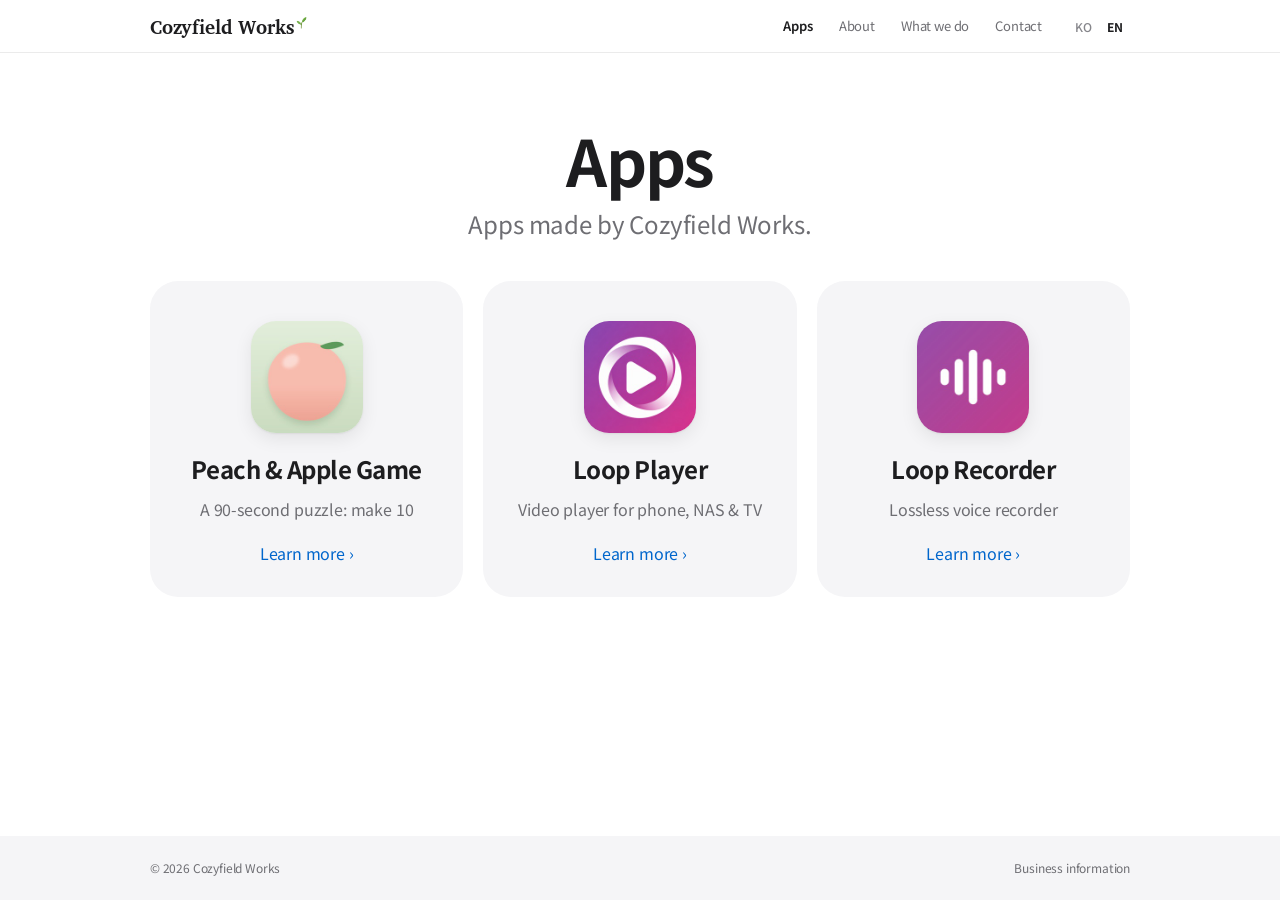
==== commit 02045a35: "애플식 심플 디자인 + 첫 페이지 앱 세 칸, 앱마다 세부 화면(앱스토어 설명·스크린샷) Co-Authored-By: Claude Opus 5.5 <noreply@anthropic" ====
--- a/index.html
+++ b/index.html
@@ -7,16 +7,16 @@
 <meta name="description" content="Cozyfield Works(코지필드 웍스) — 바쁜 현장에 따뜻함을 더하는 회사. 경영 컨설팅, 업무 프로그램 제작, 디자인·문서, 앱.">
 <link rel="icon" href="favicon.png">
 <link rel="preconnect" href="https://fonts.googleapis.com">
-<link rel="stylesheet" href="https://fonts.googleapis.com/css2?family=Maven+Pro:wght@400;500;600;700&family=Noto+Sans+KR:wght@400;500;700&family=Charis+SIL:wght@700&display=swap">
+<link rel="stylesheet" href="https://fonts.googleapis.com/css2?family=Noto+Sans+KR:wght@400;500;600;700&family=Charis+SIL:wght@700&display=swap">
 <link rel="stylesheet" href="style.css">
 </head>
 <body>
 <header><div class="wrap">
-  <a class="logo" href="./">Cozyfield Works<img src="sprout.png" alt=""></a>
+  <a class="logo" href="./">Cozyfield Works<img src="sprout_t.png" alt=""></a>
   <nav aria-label="Menu"><a href="./" aria-current="page" data-ko="앱" data-en="Apps">앱</a><a href="about.html" data-ko="회사 소개" data-en="About">회사 소개</a><a href="work.html" data-ko="하는 일" data-en="What we do">하는 일</a><a href="contact.html" data-ko="연락처" data-en="Contact">연락처</a></nav>
   <div class="lang" role="group" aria-label="Language">
-    <button type="button" data-l="ko" aria-pressed="true">한국어</button>
-    <button type="button" data-l="en" aria-pressed="false">English</button>
+    <button type="button" data-l="ko" aria-pressed="true">KO</button>
+    <button type="button" data-l="en" aria-pressed="false">EN</button>
   </div>
 </div></header>
 
@@ -27,33 +27,24 @@
 </div>
 <section><div class="wrap">
   <div class="apps">
-    <div class="app">
-      <img src="icon_peach.jpg" alt="">
-      <div class="t">
-        <h3 data-ko="복숭아 게임" data-en="Peach &amp; Apple Game: Make 10">복숭아 게임</h3>
-        <p class="dev" data-ko="아이폰 · 아이패드 · 맥 · 윈도우 · 웹" data-en="iPhone · iPad · Mac · Windows · Web">아이폰 · 아이패드 · 맥 · 윈도우 · 웹</p>
-        <p data-ko="네모를 그려 숫자 합 10을 만드는 90초 퍼즐 게임. 앱을 깔지 않아도 웹에서 바로 할 수 있어요." data-en="A 90-second puzzle: draw a box so the numbers add up to 10. You can also play right in your browser.">네모를 그려 숫자 합 10을 만드는 90초 퍼즐 게임. 앱을 깔지 않아도 웹에서 바로 할 수 있어요.</p>
-        <div class="links"><a class="web" href="https://macmini.taild64467.ts.net:10000/peach/" target="_blank" rel="noopener" data-ko="웹에서 바로 하기" data-en="Play on the web">웹에서 바로 하기</a><a class="main" href="https://apps.apple.com/app/id6829177872" target="_blank" rel="noopener" data-ko="App Store" data-en="App Store">App Store</a><a href="https://apps.microsoft.com/detail/9NF2WXRFMDR0" target="_blank" rel="noopener" data-ko="Microsoft Store" data-en="Microsoft Store">Microsoft Store</a><a href="https://cozyfieldworks.github.io/peach-app/support.html" data-href-en="https://cozyfieldworks.github.io/peach-app/support_en.html" target="_blank" rel="noopener" data-ko="문의" data-en="Support">문의</a><a href="https://cozyfieldworks.github.io/peach-app/privacy.html" data-href-en="https://cozyfieldworks.github.io/peach-app/privacy_en.html" target="_blank" rel="noopener" data-ko="개인정보 처리방침" data-en="Privacy">개인정보 처리방침</a></div>
-      </div>
-    </div>
-    <div class="app">
-      <img src="icon_loopplayer.jpg" alt="">
-      <div class="t">
-        <h3 data-ko="Loop Player" data-en="Loop Player">Loop Player</h3>
-        <p class="dev" data-ko="아이폰 · 아이패드" data-en="iPhone · iPad">아이폰 · 아이패드</p>
-        <p data-ko="폰·NAS·TV 어디서든 보는 영상 플레이어. 내 폰 영상도 NAS 영상도 바로 열고, 자막은 알아서 찾아 붙이고, TV로는 한 번에 보내요." data-en="A video player for your phone, NAS and TV. Open videos instantly, subtitles are found automatically, and send to your TV in one tap.">폰·NAS·TV 어디서든 보는 영상 플레이어. 내 폰 영상도 NAS 영상도 바로 열고, 자막은 알아서 찾아 붙이고, TV로는 한 번에 보내요.</p>
-        <div class="links"><a class="main" href="https://apps.apple.com/app/id6834676559" target="_blank" rel="noopener" data-ko="App Store" data-en="App Store">App Store</a><a href="https://cozyfieldworks.github.io/loopplayer-app/support.html" data-href-en="https://cozyfieldworks.github.io/loopplayer-app/support_en.html" target="_blank" rel="noopener" data-ko="문의" data-en="Support">문의</a><a href="https://cozyfieldworks.github.io/loopplayer-app/privacy.html" data-href-en="https://cozyfieldworks.github.io/loopplayer-app/privacy_en.html" target="_blank" rel="noopener" data-ko="개인정보 처리방침" data-en="Privacy">개인정보 처리방침</a></div>
-      </div>
-    </div>
-    <div class="app">
-      <img src="icon_looprecorder.jpg" alt="">
-      <div class="t">
-        <h3 data-ko="Loop Recorder" data-en="Loop Recorder">Loop Recorder</h3>
-        <p class="dev" data-ko="아이폰 · 아이패드 · 애플 워치" data-en="iPhone · iPad · Apple Watch">아이폰 · 아이패드 · 애플 워치</p>
-        <p data-ko="광고 없는 음성 녹음 앱. 누르면 바로 무손실로 녹음하고, 녹음은 iCloud Drive에 저장돼요." data-en="An ad-free voice recorder. Tap to record losslessly, and recordings are saved to iCloud Drive.">광고 없는 음성 녹음 앱. 누르면 바로 무손실로 녹음하고, 녹음은 iCloud Drive에 저장돼요.</p>
-        <div class="links"><a class="main" href="https://apps.apple.com/app/id6838000466" target="_blank" rel="noopener" data-ko="App Store" data-en="App Store">App Store</a><a href="https://cozyfieldworks.github.io/looprecorder-app/support.html" data-href-en="https://cozyfieldworks.github.io/looprecorder-app/support_en.html" target="_blank" rel="noopener" data-ko="문의" data-en="Support">문의</a><a href="https://cozyfieldworks.github.io/looprecorder-app/privacy.html" data-href-en="https://cozyfieldworks.github.io/looprecorder-app/privacy_en.html" target="_blank" rel="noopener" data-ko="개인정보 처리방침" data-en="Privacy">개인정보 처리방침</a></div>
-      </div>
-    </div>
+    <a class="app" href="app-peach.html">
+      <img src="icon_peach.jpg" alt="" width="112" height="112">
+      <h3 data-ko="복숭아 게임" data-en="Peach &amp; Apple Game">복숭아 게임</h3>
+      <p class="desc" data-ko="숫자 합 10을 만드는 90초 퍼즐" data-en="A 90-second puzzle: make 10">숫자 합 10을 만드는 90초 퍼즐</p>
+      <span class="more" data-ko="자세히 보기" data-en="Learn more">자세히 보기</span>
+    </a>
+    <a class="app" href="app-loopplayer.html">
+      <img src="icon_loopplayer.jpg" alt="" width="112" height="112">
+      <h3 data-ko="Loop Player" data-en="Loop Player">Loop Player</h3>
+      <p class="desc" data-ko="폰·NAS·TV 영상 플레이어" data-en="Video player for phone, NAS &amp; TV">폰·NAS·TV 영상 플레이어</p>
+      <span class="more" data-ko="자세히 보기" data-en="Learn more">자세히 보기</span>
+    </a>
+    <a class="app" href="app-looprecorder.html">
+      <img src="icon_looprecorder.jpg" alt="" width="112" height="112">
+      <h3 data-ko="Loop Recorder" data-en="Loop Recorder">Loop Recorder</h3>
+      <p class="desc" data-ko="무손실 음성 녹음 메모" data-en="Lossless voice recorder">무손실 음성 녹음 메모</p>
+      <span class="more" data-ko="자세히 보기" data-en="Learn more">자세히 보기</span>
+    </a>
   </div>
 </div></section>
 </main>
--- a/style.css
+++ b/style.css
@@ -1,91 +1,138 @@
+/* 11/26 사용자 "세련되고 깔끔하게, 애플처럼 심플하게" — 흰 바탕·옅은 회색 칸·시스템 글꼴·파란 단추 하나 */
 :root {
-  --bg: #f8f5ef; --card: #fffdf9; --ink: #1d1c19; --muted: #6b665c; --line: #e6dfd3;
-  --leaf: #5f9a43; --leaf-soft: #e9f0e1;
-  --body: "Maven Pro", "Noto Sans KR", "Apple SD Gothic Neo", "Segoe UI", sans-serif;
+  --bg: #ffffff; --tile: #f5f5f7; --ink: #1d1d1f; --muted: #6e6e73; --faint: #86868b; --line: #d2d2d7;
+  --blue: #0071e3; --blue-ink: #0066cc;
+  --body: -apple-system, BlinkMacSystemFont, "SF Pro Text", "Apple SD Gothic Neo", "Noto Sans KR", "Segoe UI", sans-serif;
+  --display: -apple-system, BlinkMacSystemFont, "SF Pro Display", "Apple SD Gothic Neo", "Noto Sans KR", "Segoe UI", sans-serif;
   --logo: "Iowan Old Style", "Charis SIL", Georgia, serif;
 }
 * { box-sizing: border-box; }
 html, body { margin: 0; background: var(--bg); color: var(--ink); }
-body { font-family: var(--body); line-height: 1.65; -webkit-font-smoothing: antialiased; word-break: keep-all; overflow-wrap: anywhere; min-height: 100vh; display: flex; flex-direction: column; }
+body { font-family: var(--body); font-size: 17px; line-height: 1.5; letter-spacing: -.01em; -webkit-font-smoothing: antialiased; word-break: keep-all; overflow-wrap: anywhere; min-height: 100vh; display: flex; flex-direction: column; }
 main { flex: 1; }
-.wrap { max-width: 880px; margin: 0 auto; padding-inline: max(20px, env(safe-area-inset-left, 0px)) max(20px, env(safe-area-inset-right, 0px)); }
+a { color: var(--blue-ink); }
+.wrap { max-width: 1024px; margin: 0 auto; padding-inline: max(22px, env(safe-area-inset-left, 0px)) max(22px, env(safe-area-inset-right, 0px)); }
 
-header { border-bottom: 1px solid var(--line); }
-header .wrap { display: flex; align-items: center; gap: 16px; padding-block: 18px; flex-wrap: wrap; }
-.logo { display: flex; align-items: center; gap: 4px; font: 700 23px/1 var(--logo); color: #111; text-decoration: none; letter-spacing: -.005em; white-space: nowrap; }
-.logo img { height: 27px; width: auto; display: block; margin-top: -6px; }
-nav { display: flex; gap: 4px; margin-left: auto; }
-nav a { font-size: 15px; font-weight: 500; color: var(--muted); text-decoration: none; padding: 8px 12px; border-radius: 999px; min-height: 40px; display: inline-flex; align-items: center; }
-nav a:hover { color: var(--ink); }
-nav a[aria-current="page"] { color: var(--ink); background: var(--leaf-soft); font-weight: 600; }
-.lang { display: flex; gap: 2px; border: 1px solid var(--line); border-radius: 999px; padding: 3px; background: var(--card); }
-.lang button { border: 0; background: none; font: 600 13px var(--body); color: var(--muted); padding: 6px 11px; border-radius: 999px; cursor: pointer; }
-.lang button[aria-pressed="true"] { background: var(--ink); color: var(--bg); }
+/* 머리: 얇고 반투명한 막대 */
+header { position: sticky; top: 0; z-index: 10; background: rgba(255,255,255,.78); -webkit-backdrop-filter: saturate(180%) blur(20px); backdrop-filter: saturate(180%) blur(20px); border-bottom: 1px solid rgba(0,0,0,.08); }
+header .wrap { display: flex; align-items: center; gap: 8px; height: 52px; }
+.logo { display: flex; align-items: center; gap: 3px; font: 700 19px/1 var(--logo); color: var(--ink); text-decoration: none; white-space: nowrap; }
+.logo img { height: 21px; width: auto; display: block; margin-top: -5px; }
+nav { display: flex; gap: 2px; margin-left: auto; }
+nav a { font-size: 13px; color: var(--muted); text-decoration: none; padding: 0 12px; height: 44px; display: inline-flex; align-items: center; transition: color .2s; }
+nav a:hover, nav a[aria-current="page"] { color: var(--ink); }
+nav a[aria-current="page"] { font-weight: 600; }
+.lang { display: flex; margin-left: 6px; }
+.lang button { border: 0; background: none; font: 500 12px var(--body); color: var(--faint); height: 44px; padding: 0 7px; cursor: pointer; letter-spacing: .02em; }
+.lang button[aria-pressed="true"] { color: var(--ink); font-weight: 700; }
 
-.hero { padding-block: 64px 52px; }
-.hero h1 { font-weight: 700; font-size: clamp(30px, 6vw, 46px); line-height: 1.3; letter-spacing: -.01em; margin: 0; text-wrap: balance; }
-.hero p { font-size: 17px; color: var(--muted); max-width: 34em; margin: 20px 0 0; }
-.page-title { padding-block: 48px 8px; }
-.page-title h1 { font-size: clamp(26px, 5vw, 36px); margin: 0; letter-spacing: -.01em; }
-.page-title p { color: var(--muted); margin: 10px 0 0; font-size: 16px; }
+/* 페이지 제목: 가운데, 크게 */
+.page-title { text-align: center; padding-block: 72px 40px; }
+.page-title h1 { font: 700 clamp(40px, 7vw, 64px)/1.08 var(--display); letter-spacing: -.025em; margin: 0; }
+.page-title p { font-size: clamp(19px, 2.4vw, 24px); color: var(--muted); margin: 14px auto 0; max-width: 30em; line-height: 1.35; }
 
-section { padding-block: 36px; }
-section + section { border-top: 1px solid var(--line); }
-h2 { font: 600 13px var(--body); letter-spacing: .12em; text-transform: uppercase; color: var(--muted); margin: 0 0 20px; }
+section { padding-block: 0 72px; }
+h2 { font: 600 clamp(24px, 3.4vw, 32px)/1.15 var(--display); letter-spacing: -.02em; margin: 0 0 24px; text-align: center; }
+.lead { font: 500 clamp(21px, 3vw, 28px)/1.4 var(--display); letter-spacing: -.015em; text-align: center; max-width: 26em; margin: 0 auto; }
 
-.go { display: grid; grid-template-columns: repeat(3, minmax(0, 1fr)); gap: 14px; }
-.go a { display: block; background: var(--card); border: 1px solid var(--line); border-radius: 16px; padding: 20px; text-decoration: none; color: var(--ink); border-left: 3px solid var(--leaf); }
-.go a:hover { border-color: var(--leaf); }
-.go b { display: block; font-size: 18px; font-weight: 600; margin-bottom: 4px; }
-.go span { font-size: 15px; color: var(--muted); }
-.go i { font-style: normal; color: var(--leaf); font-weight: 600; font-size: 14px; display: block; margin-top: 10px; }
+/* 앱 칸 */
+.apps { display: grid; grid-template-columns: repeat(3, minmax(0, 1fr)); gap: 20px; }
+.app { background: var(--tile); border-radius: 28px; padding: 40px 28px 32px; text-align: center; display: flex; flex-direction: column; align-items: center; }
+.app img { width: 112px; height: 112px; border-radius: 25px; box-shadow: 0 1px 2px rgba(0,0,0,.06), 0 6px 18px rgba(0,0,0,.08); }
+.app h3 { font: 700 24px/1.2 var(--display); letter-spacing: -.02em; margin: 22px 0 0; }
+.app .dev { font-size: 14px; color: var(--faint); margin: 6px 0 0; }
+.app .desc { font-size: 16px; color: var(--ink); margin: 14px 0 24px; line-height: 1.5; }
+.btns { display: flex; flex-wrap: wrap; justify-content: center; gap: 10px; margin-top: auto; }
+.btns a { font-size: 15px; font-weight: 500; text-decoration: none; border-radius: 980px; padding: 0 20px; min-height: 44px; display: inline-flex; align-items: center; transition: background .2s, color .2s; }
+.btns a.web, .btns a.main { background: var(--blue); color: #fff; }
+.btns a.web:hover, .btns a.main:hover { background: #0077ed; }
+.btns:has(.web) a.main { background: none; color: var(--blue-ink); box-shadow: inset 0 0 0 1px var(--blue); }
+.btns:has(.web) a.main:hover { background: var(--blue); color: #fff; }
+.small { display: flex; justify-content: center; gap: 4px 18px; flex-wrap: wrap; margin-top: 18px; }
+.small a { font-size: 13px; color: var(--muted); text-decoration: none; min-height: 32px; display: inline-flex; align-items: center; }
+.small a:hover { color: var(--ink); text-decoration: underline; }
 
-.words { display: grid; grid-template-columns: repeat(3, minmax(0, 1fr)); gap: 14px; }
-.word { background: var(--card); border: 1px solid var(--line); border-radius: 16px; padding: 20px 20px 18px; }
-.word b { display: block; font: 500 24px var(--body); margin-bottom: 4px; }
-.word span { font-size: 15px; color: var(--muted); }
-.word:nth-child(2) b { color: var(--leaf); }
-.lead { font-size: 17px; max-width: 36em; margin: 0; }
+/* 회사 소개 */
+.words { display: grid; grid-template-columns: repeat(3, minmax(0, 1fr)); gap: 20px; }
+.word { background: var(--tile); border-radius: 28px; padding: 40px 24px; text-align: center; }
+.word b { display: block; font: 700 40px/1.1 var(--display); letter-spacing: -.03em; margin-bottom: 10px; }
+.word span { font-size: 16px; color: var(--muted); }
 
-.works { display: grid; grid-template-columns: repeat(2, minmax(0, 1fr)); gap: 14px; }
-.work { background: var(--card); border: 1px solid var(--line); border-radius: 16px; padding: 22px; border-left: 3px solid var(--leaf); }
-.work b { display: block; font-size: 19px; font-weight: 600; margin-bottom: 6px; }
-.work p { font-size: 15px; color: var(--muted); margin: 0 0 10px; }
-.work ul { margin: 0; padding-left: 18px; font-size: 15px; }
-.work li { margin: 2px 0; }
+/* 하는 일 */
+.works { display: grid; grid-template-columns: repeat(2, minmax(0, 1fr)); gap: 20px; }
+.work { background: var(--tile); border-radius: 28px; padding: 36px 32px; }
+.work b { display: block; font: 700 26px/1.2 var(--display); letter-spacing: -.02em; margin-bottom: 10px; }
+.work p { font-size: 17px; color: var(--muted); margin: 0; }
+.work a { display: inline-block; margin-top: 14px; font-size: 17px; text-decoration: none; }
+.work a:hover { text-decoration: underline; }
 
-.apps { display: grid; gap: 14px; }
-.app { display: flex; gap: 20px; align-items: flex-start; background: var(--card); border: 1px solid var(--line); border-radius: 20px; padding: 22px; }
-.app img { width: 84px; height: 84px; border-radius: 20px; flex: none; box-shadow: 0 2px 8px rgba(60,40,20,.12); }
-.app .t { min-width: 0; flex: 1; }
-.app h3 { margin: 0; font-size: 19px; }
-.app .dev { font-size: 13px; color: var(--leaf); font-weight: 600; margin: 2px 0 0; }
-.app p { margin: 6px 0 14px; font-size: 15px; color: var(--muted); }
-.links { display: flex; flex-wrap: wrap; gap: 8px; }
-.links a { font-size: 14px; font-weight: 600; text-decoration: none; color: var(--ink); border: 1px solid var(--line); border-radius: 999px; padding: 0 14px; min-height: 40px; display: inline-flex; align-items: center; background: var(--bg); }
-.links a.main { background: var(--ink); color: var(--bg); border-color: var(--ink); }
-.links a.web { background: var(--leaf); color: #fff; border-color: var(--leaf); }
+/* 연락처 */
+.contact-mail { display: block; text-align: center; font: 600 clamp(22px, 3.6vw, 32px)/1.2 var(--display); letter-spacing: -.02em; text-decoration: none; color: var(--blue-ink); }
+.contact-mail:hover { text-decoration: underline; }
+.biz { max-width: 640px; margin: 0 auto; background: var(--tile); border-radius: 28px; padding: 12px 32px; display: grid; grid-template-columns: max-content 1fr; font-size: 16px; }
+.biz dt, .biz dd { padding-block: 16px; border-bottom: 1px solid var(--line); }
+.biz dt { color: var(--muted); padding-right: 28px; }
+.biz dd { margin: 0; }
+.biz dt:last-of-type, .biz dd:last-of-type { border-bottom: 0; }
 
-.contact-mail { font-size: 20px; font-weight: 600; color: var(--ink); text-decoration-color: var(--leaf); text-underline-offset: 4px; }
-.biz { background: var(--card); border: 1px solid var(--line); border-radius: 16px; padding: 20px 22px; margin: 0; display: grid; grid-template-columns: max-content 1fr; gap: 8px 20px; font-size: 15px; }
-.biz dt { color: var(--muted); }
-.biz dd { margin: 0; }
+/* 꼬리 */
+footer { background: var(--tile); font-size: 12px; color: var(--muted); }
+footer .wrap { display: flex; flex-wrap: wrap; gap: 6px 18px; justify-content: space-between; align-items: center; min-height: 64px; padding-block: 14px; }
+footer a { color: var(--muted); text-decoration: none; }
+footer a:hover { color: var(--ink); text-decoration: underline; }
 
-footer { border-top: 1px solid var(--line); padding-block: 24px 36px; font-size: 13px; color: var(--muted); margin-top: 24px; }
-footer .wrap { display: flex; flex-wrap: wrap; gap: 6px 16px; justify-content: space-between; }
-footer a { color: var(--muted); }
+/* 첫 페이지 앱 칸 = 누르면 세부 화면 */
+a.app { text-decoration: none; color: var(--ink); transition: transform .25s ease, box-shadow .25s ease; }
+a.app:hover { transform: scale(1.015); box-shadow: 0 8px 28px rgba(0,0,0,.08); }
+a.app .desc { margin-bottom: 20px; color: var(--muted); }
+a.app .more { margin-top: auto; color: var(--blue-ink); font-size: 16px; }
+a.app .more::after { content: " ›"; }
 
+/* 앱 세부 화면 */
+.back { display: inline-flex; align-items: center; min-height: 44px; margin-top: 12px; font-size: 15px; text-decoration: none; }
+.back:hover { text-decoration: underline; }
+.detail-head { text-align: center; padding-block: 24px 40px; }
+.detail-head img { width: 140px; height: 140px; border-radius: 31px; box-shadow: 0 1px 2px rgba(0,0,0,.06), 0 10px 30px rgba(0,0,0,.10); }
+.detail-head h1 { font: 700 clamp(36px, 6vw, 56px)/1.1 var(--display); letter-spacing: -.025em; margin: 24px 0 0; }
+.detail-head .one { font-size: clamp(19px, 2.6vw, 24px); color: var(--muted); margin: 10px 0 0; }
+.detail-head .dev { font-size: 14px; color: var(--faint); margin: 10px 0 24px; }
+.shots-sec { padding-block: 0 56px; }
+.shots { display: flex; gap: 16px; overflow-x: auto; scroll-snap-type: x mandatory; padding: 4px max(22px, calc((100vw - 1024px) / 2 + 22px)) 16px; scrollbar-width: none; }
+.shots::-webkit-scrollbar { display: none; }
+.shots img { flex: none; width: 260px; height: auto; border-radius: 22px; scroll-snap-align: center; background: var(--tile); box-shadow: 0 1px 2px rgba(0,0,0,.05), 0 6px 20px rgba(0,0,0,.07); }
+.narrow { max-width: 720px; }
+.intro p { font: 500 clamp(20px, 2.6vw, 26px)/1.45 var(--display); letter-spacing: -.015em; text-align: center; margin: 0 0 12px; }
+.feats { display: grid; grid-template-columns: repeat(2, minmax(0, 1fr)); gap: 20px; }
+.feat { background: var(--tile); border-radius: 28px; padding: 32px; }
+.feat h3 { font: 700 22px/1.25 var(--display); letter-spacing: -.02em; margin: 0 0 14px; }
+.feat ul { margin: 0; padding: 0; list-style: none; }
+.feat li { font-size: 16px; color: var(--ink); padding: 8px 0; border-top: 1px solid var(--line); }
+.feat li:first-child { border-top: 0; padding-top: 0; }
+.outro { text-align: center; }
+.outro p { font-size: 17px; color: var(--muted); margin: 0 0 8px; }
+
+@media (max-width: 960px) {
+  .apps { grid-template-columns: 1fr; max-width: 560px; margin: 0 auto; }
+}
 @media (max-width: 680px) {
-  header .wrap { padding-block: 14px 8px; gap: 10px; }
+  body { font-size: 16px; }
+  header .wrap { height: auto; flex-wrap: wrap; padding-top: 10px; gap: 0; }
   .lang { margin-left: auto; }
   nav { order: 3; width: 100%; margin: 0 -12px; overflow-x: auto; scrollbar-width: none; }
   nav::-webkit-scrollbar { display: none; }
-  nav a { flex: none; }
-  .hero { padding-block: 44px 36px; }
-  .go, .words, .works { grid-template-columns: 1fr; }
-  .app { gap: 14px; padding: 18px; }
-  .app img { width: 64px; height: 64px; border-radius: 15px; }
-  .logo { font-size: 20px; } .logo img { height: 23px; }
-  .biz { grid-template-columns: 1fr; gap: 2px; }
-  .biz dd { margin-bottom: 10px; }
+  nav a { flex: none; font-size: 14px; }
+  .page-title { padding-block: 48px 28px; }
+  section { padding-block: 0 48px; }
+  .app { border-radius: 24px; padding: 32px 20px 24px; }
+  .app img { width: 96px; height: 96px; border-radius: 22px; }
+  .words, .works { grid-template-columns: 1fr; gap: 14px; }
+  .word { padding: 28px 20px; border-radius: 24px; }
+  .work { padding: 28px 24px; border-radius: 24px; }
+  .biz { grid-template-columns: 1fr; padding: 8px 22px; border-radius: 24px; }
+  .detail-head img { width: 112px; height: 112px; border-radius: 25px; }
+  .shots img { width: 210px; border-radius: 18px; }
+  .feats { grid-template-columns: 1fr; gap: 14px; }
+  .feat { padding: 26px 22px; border-radius: 24px; }
+  .biz dt { padding: 16px 0 2px; border-bottom: 0; font-size: 13px; }
+  .biz dd { padding: 0 0 16px; }
 }
